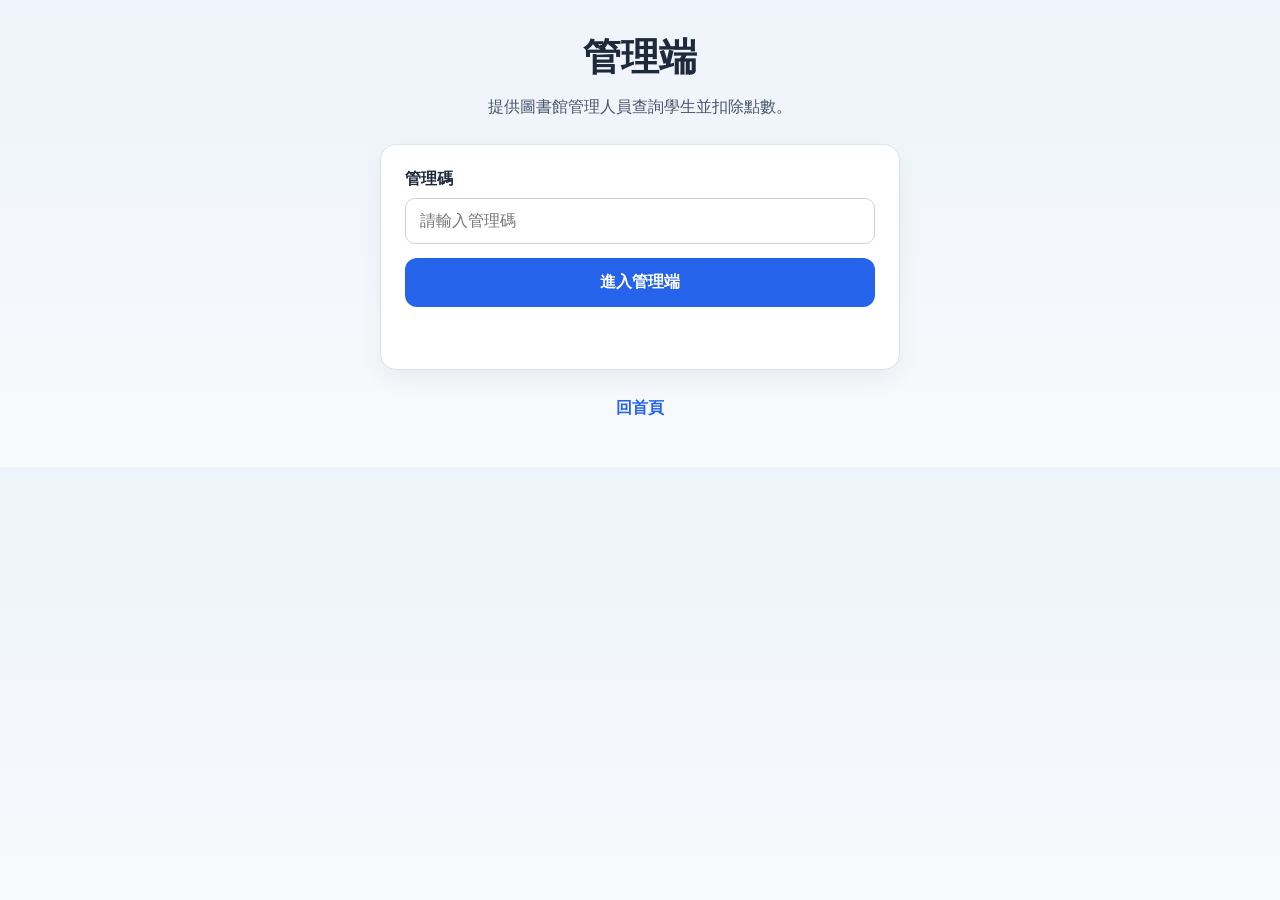
==== admin.html @ 5c00daf7 "Update admin.html" ====
<!DOCTYPE html>
<html lang="zh-Hant">
<head>
  <meta charset="UTF-8" />
  <meta name="viewport" content="width=device-width, initial-scale=1.0" />
  <title>管理端｜五常國小點數系統</title>
  <link rel="stylesheet" href="style.css" />
</head>
<body>
  <main class="container">
    <header class="page-header">
      <h1>管理端</h1>
      <p class="subtitle">提供圖書館管理人員查詢學生並扣除點數。</p>
    </header>

    <section id="loginCard" class="card narrow-card">
      <label for="adminCode">管理碼</label>
      <input id="adminCode" type="password" placeholder="請輸入管理碼" autocomplete="current-password" />
      <button id="verifyBtn">進入管理端</button>
      <p id="loginMessage" class="message" aria-live="polite"></p>
    </section>

    <section id="adminPanel" class="hidden">
      <div class="card">
        <h2>搜尋學生</h2>
        <label for="keyword">學號或姓名</label>
        <input id="keyword" type="text" placeholder="例如：114027 或 凌凱" autocomplete="off" />
        <button id="searchBtn">搜尋</button>
        <p id="searchMessage" class="message" aria-live="polite"></p>
      </div>

      <div id="resultsCard" class="card hidden">
        <h2>搜尋結果</h2>
        <div id="resultsList" class="results-list"></div>
      </div>

      <div id="studentCard" class="card hidden">
        <h2>學生資料</h2>
        <div class="result-grid">
          <div>班級</div><div id="rClass"></div>
          <div>座號</div><div id="rSeat"></div>
          <div>學號</div><div id="rStudentId"></div>
          <div>姓名</div><div id="rName"></div>
          <div>剩餘點數</div><div id="rPoints" class="points-value"></div>
        </div>

        <hr />

        <label for="deductPoints">扣除點數</label>
        <input id="deductPoints" type="number" min="1" step="1" placeholder="例如：10" />

        <label for="note">兌換備註</label>
        <input id="note" type="text" placeholder="例如：鉛筆 1 支" maxlength="100" />

        <button id="deductBtn">確認扣點</button>
        <p id="deductMessage" class="message" aria-live="polite"></p>
      </div>
    </section>

    <div class="back-area">
      <a href="index.html">回首頁</a>
    </div>
  </main>

  <script>
    const GAS_URL = 'https://script.google.com/macros/s/AKfycbyveRss0eLvzcYsRHfc2-w5cDFrwNJGsX0OBWfkMkCRbwbY0PrkickvHMK-sg_uMQFo/exec';

    let verifiedAdminCode = '';
    let currentStudent = null;

    const loginCard = document.getElementById('loginCard');
    const adminPanel = document.getElementById('adminPanel');
    const adminCodeInput = document.getElementById('adminCode');
    const verifyBtn = document.getElementById('verifyBtn');
    const loginMessage = document.getElementById('loginMessage');

    const keywordInput = document.getElementById('keyword');
    const searchBtn = document.getElementById('searchBtn');
    const searchMessage = document.getElementById('searchMessage');
    const resultsCard = document.getElementById('resultsCard');
    const resultsList = document.getElementById('resultsList');

    const studentCard = document.getElementById('studentCard');
    const deductPointsInput = document.getElementById('deductPoints');
    const noteInput = document.getElementById('note');
    const deductBtn = document.getElementById('deductBtn');
    const deductMessage = document.getElementById('deductMessage');

    function setMessage(el, text, isError = false) {
      el.textContent = text;
      el.className = isError ? 'message error' : 'message';
    }

    function setStudentView(data) {
      document.getElementById('rClass').textContent = data.className ?? '';
      document.getElementById('rSeat').textContent = data.seatNo ?? '';
      document.getElementById('rStudentId').textContent = data.studentId ?? '';
      document.getElementById('rName').textContent = data.name ?? '';
      document.getElementById('rPoints').textContent = data.points ?? 0;
      studentCard.classList.remove('hidden');
      currentStudent = data;
    }

    function clearStudentView() {
      currentStudent = null;
      studentCard.classList.add('hidden');
      deductPointsInput.value = '';
      noteInput.value = '';
      setMessage(deductMessage, '');
    }

    async function postJson(payload) {
      const res = await fetch(GAS_URL, {
        method: 'POST',
        headers: { 'Content-Type': 'text/plain;charset=utf-8' },
        body: JSON.stringify(payload)
      });
      return res.json();
    }

    async function verifyAdminCode() {
      const adminCode = adminCodeInput.value.trim();
      if (!adminCode) {
        setMessage(loginMessage, '請輸入管理碼。', true);
        return;
      }

      setMessage(loginMessage, '驗證中...');

      try {
        const data = await postJson({
          action: 'verifyAdminCode',
          adminCode
        });

        if (!data.success) {
          setMessage(loginMessage, data.message || '驗證失敗。', true);
          return;
        }

        verifiedAdminCode = adminCode;
        sessionStorage.setItem('libraryAdminCode', adminCode);
        setMessage(loginMessage, '驗證成功。');
        loginCard.classList.add('hidden');
        adminPanel.classList.remove('hidden');
      } catch (err) {
        setMessage(loginMessage, '系統連線失敗，請稍後再試。', true);
      }
    }

    function renderSearchResults(items) {
      resultsList.innerHTML = '';

      if (!items.length) {
        resultsCard.classList.remove('hidden');
        resultsList.innerHTML = '<p class="empty-tip">查無符合資料。</p>';
        return;
      }

      items.forEach((item) => {
        const button = document.createElement('button');
        button.type = 'button';
        button.className = 'result-item';
        button.innerHTML = `
          <strong>${item.name}</strong>
          <span>${item.className} 班 ${item.seatNo} 號｜學號 ${item.studentId}</span>
          <span>剩餘點數：${item.points}</span>
        `;
        button.addEventListener('click', () => {
          setStudentView(item);
          window.scrollTo({ top: document.body.scrollHeight, behavior: 'smooth' });
        });
        resultsList.appendChild(button);
      });

      resultsCard.classList.remove('hidden');
    }

    async function searchStudents() {
      const keyword = keywordInput.value.trim();
      if (!keyword) {
        setMessage(searchMessage, '請輸入學號或姓名。', true);
        resultsCard.classList.add('hidden');
        clearStudentView();
        return;
      }

      setMessage(searchMessage, '搜尋中...');
      resultsCard.classList.add('hidden');
      clearStudentView();

      try {
        const data = await postJson({
          action: 'searchStudents',
          adminCode: verifiedAdminCode,
          keyword
        });

        if (!data.success) {
          setMessage(searchMessage, data.message || '搜尋失敗。', true);
          return;
        }

        setMessage(searchMessage, `搜尋完成，共 ${data.data.length} 筆。`);
        renderSearchResults(data.data);
      } catch (err) {
        setMessage(searchMessage, '系統連線失敗，請稍後再試。', true);
      }
    }

    async function deductPoints() {
      if (!currentStudent) {
        setMessage(deductMessage, '請先選取學生。', true);
        return;
      }

      const points = Number(deductPointsInput.value);
      const note = noteInput.value.trim();
      const currentPoints = Number(currentStudent.points) || 0;

      if (!Number.isFinite(points) || points <= 0) {
        setMessage(deductMessage, '請輸入正確的扣除點數。', true);
        return;
      }

      if (points > currentPoints) {
        setMessage(deductMessage, `點數不足，目前只有 ${currentPoints} 點。`, true);
        return;
      }

      const ok = confirm(
        `確認扣點？\n\n` +
        `學生：${currentStudent.name}\n` +
        `學號：${currentStudent.studentId}\n` +
        `目前點數：${currentPoints}\n` +
        `扣除點數：${points}\n` +
        `扣除後剩餘：${currentPoints - points}\n` +
        `備註：${note || '無'}`
      );

      if (!ok) return;

      setMessage(deductMessage, '處理中...');

      try {
        const data = await postJson({
          action: 'deductPoints',
          adminCode: verifiedAdminCode,
          studentId: currentStudent.studentId,
          points,
          note
        });

        if (!data.success) {
          setMessage(deductMessage, data.message || '扣點失敗。', true);
          return;
        }

        currentStudent = {
          ...currentStudent,
          points: data.data.newPoints
        };
        setStudentView(currentStudent);
        deductPointsInput.value = '';
        noteInput.value = '';
        setMessage(deductMessage, `扣點成功，剩餘點數：${data.data.newPoints}`);
      } catch (err) {
        setMessage(deductMessage, '系統連線失敗，請稍後再試。', true);
      }
    }

    function tryAutoLogin() {
      const savedCode = sessionStorage.getItem('libraryAdminCode');
      if (!savedCode) return;
      adminCodeInput.value = savedCode;
      verifyAdminCode();
    }

    verifyBtn.addEventListener('click', verifyAdminCode);
    searchBtn.addEventListener('click', searchStudents);
    deductBtn.addEventListener('click', deductPoints);

    adminCodeInput.addEventListener('keydown', (e) => {
      if (e.key === 'Enter') verifyAdminCode();
    });

    keywordInput.addEventListener('keydown', (e) => {
      if (e.key === 'Enter') searchStudents();
    });

    tryAutoLogin();
  </script>
</body>
</html>
---- style.css ----
* {
  box-sizing: border-box;
}

:root {
  --bg: #f4f7fb;
  --card: #ffffff;
  --border: #dbe5f0;
  --text: #1e293b;
  --muted: #475569;
  --primary: #2563eb;
  --primary-hover: #1d4ed8;
  --success: #166534;
  --error: #b91c1c;
  --shadow: 0 8px 24px rgba(15, 23, 42, 0.06);
}

body {
  margin: 0;
  font-family: "Noto Sans TC", "Microsoft JhengHei", sans-serif;
  background: linear-gradient(180deg, #eef4fb 0%, #f8fafc 100%);
  color: var(--text);
}

.container {
  max-width: 860px;
  margin: 0 auto;
  padding: 32px 16px 48px;
}

.container.narrow {
  max-width: 680px;
}

.page-header {
  text-align: center;
  margin-bottom: 24px;
}

h1 {
  margin: 0 0 10px;
  font-size: clamp(1.8rem, 4vw, 2.4rem);
}

h2 {
  margin-top: 0;
  margin-bottom: 16px;
  font-size: 1.3rem;
}

.subtitle {
  margin: 0;
  color: var(--muted);
  line-height: 1.7;
}

.card {
  background: var(--card);
  border: 1px solid var(--border);
  border-radius: 16px;
  padding: 24px;
  margin-bottom: 20px;
  box-shadow: var(--shadow);
}

.narrow-card {
  max-width: 520px;
  margin-left: auto;
  margin-right: auto;
}

.menu-card {
  text-align: center;
  max-width: 520px;
  margin-left: auto;
  margin-right: auto;
}

label {
  display: block;
  margin-bottom: 8px;
  font-weight: 700;
}

input {
  width: 100%;
  padding: 13px 14px;
  font-size: 1rem;
  border: 1px solid #cbd5e1;
  border-radius: 10px;
  margin-bottom: 14px;
  background: #fff;
}

input:focus {
  outline: 3px solid rgba(37, 99, 235, 0.16);
  border-color: var(--primary);
}

button,
.big-button,
.result-item {
  width: 100%;
  border: none;
  border-radius: 12px;
  background: var(--primary);
  color: #fff;
  padding: 14px 18px;
  font-size: 1rem;
  font-weight: 700;
  cursor: pointer;
  text-decoration: none;
  display: inline-block;
  text-align: center;
}

button:hover,
.big-button:hover,
.result-item:hover {
  background: var(--primary-hover);
}

.small-link {
  display: inline-block;
  margin-top: 18px;
  color: var(--primary);
  text-decoration: none;
  font-weight: 700;
}

.small-link:hover,
.back-area a:hover {
  text-decoration: underline;
}

.message {
  min-height: 1.6em;
  margin: 12px 0 0;
  color: var(--success);
  line-height: 1.6;
}

.message.error {
  color: var(--error);
}

.result-grid {
  display: grid;
  grid-template-columns: 120px 1fr;
  gap: 12px 16px;
}

.result-grid > div:nth-child(odd) {
  font-weight: 700;
  color: #334155;
}

.points-value {
  font-size: 1.2rem;
  font-weight: 800;
}

.results-list {
  display: grid;
  gap: 12px;
}

.result-item {
  background: #eff6ff;
  color: var(--text);
  border: 1px solid #bfdbfe;
  text-align: left;
}

.result-item:hover {
  background: #dbeafe;
}

.result-item strong,
.result-item span {
  display: block;
  line-height: 1.6;
}

.result-item strong {
  font-size: 1.05rem;
  margin-bottom: 2px;
}

.empty-tip {
  margin: 0;
  color: var(--muted);
}

hr {
  border: none;
  border-top: 1px solid #e2e8f0;
  margin: 24px 0;
}

.hidden {
  display: none;
}

.back-area {
  text-align: center;
  margin-top: 28px;
}

.back-area a {
  color: var(--primary);
  text-decoration: none;
  font-weight: 700;
}

@media (max-width: 640px) {
  .container {
    padding-top: 24px;
  }

  .card {
    padding: 18px;
    border-radius: 14px;
  }

  .result-grid {
    grid-template-columns: 88px 1fr;
    gap: 10px 12px;
  }
}
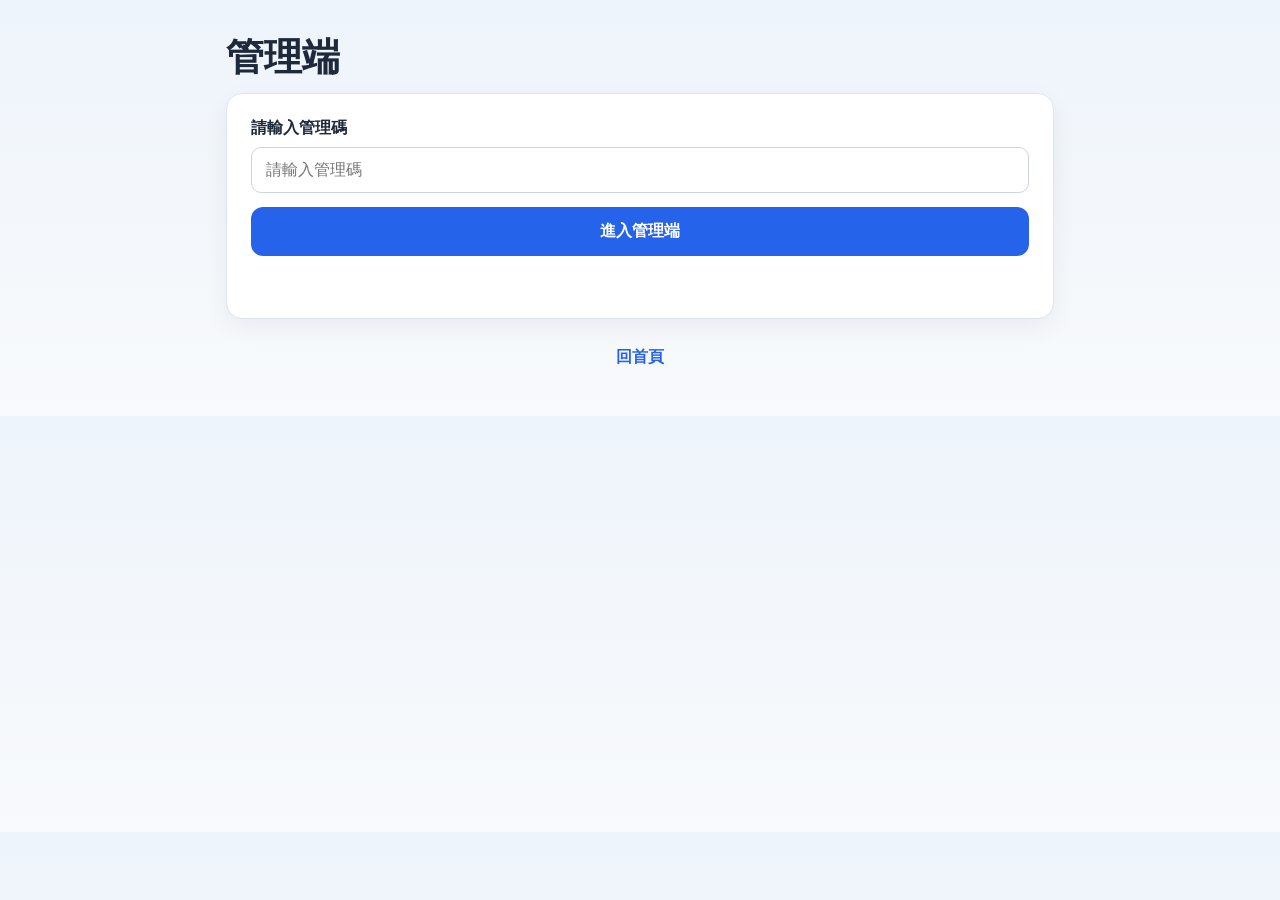
==== commit 4fea2566: "Update admin.html" ====
--- a/admin.html
+++ b/admin.html
@@ -3,35 +3,32 @@
 <head>
   <meta charset="UTF-8" />
   <meta name="viewport" content="width=device-width, initial-scale=1.0" />
-  <title>管理端｜五常國小點數系統</title>
+  <title>管理端</title>
   <link rel="stylesheet" href="style.css" />
 </head>
 <body>
   <main class="container">
-    <header class="page-header">
-      <h1>管理端</h1>
-      <p class="subtitle">提供圖書館管理人員查詢學生並扣除點數。</p>
-    </header>
-
-    <section id="loginCard" class="card narrow-card">
-      <label for="adminCode">管理碼</label>
-      <input id="adminCode" type="password" placeholder="請輸入管理碼" autocomplete="current-password" />
+    <h1>管理端</h1>
+
+    <div id="loginCard" class="card">
+      <label for="adminCode">請輸入管理碼</label>
+      <input id="adminCode" type="password" placeholder="請輸入管理碼" />
       <button id="verifyBtn">進入管理端</button>
-      <p id="loginMessage" class="message" aria-live="polite"></p>
-    </section>
-
-    <section id="adminPanel" class="hidden">
+      <p id="loginMessage" class="message"></p>
+    </div>
+
+    <div id="adminPanel" class="hidden">
       <div class="card">
-        <h2>搜尋學生</h2>
+        <h2>學生查詢</h2>
         <label for="keyword">學號或姓名</label>
-        <input id="keyword" type="text" placeholder="例如：114027 或 凌凱" autocomplete="off" />
-        <button id="searchBtn">搜尋</button>
-        <p id="searchMessage" class="message" aria-live="polite"></p>
+        <input id="keyword" type="text" placeholder="請輸入學生學號或姓名" />
+        <button id="searchBtn">搜尋學生</button>
+        <p id="searchMessage" class="message"></p>
       </div>
 
-      <div id="resultsCard" class="card hidden">
+      <div id="searchResultsCard" class="card hidden">
         <h2>搜尋結果</h2>
-        <div id="resultsList" class="results-list"></div>
+        <div id="searchResults"></div>
       </div>
 
       <div id="studentCard" class="card hidden">
@@ -41,21 +38,27 @@
           <div>座號</div><div id="rSeat"></div>
           <div>學號</div><div id="rStudentId"></div>
           <div>姓名</div><div id="rName"></div>
-          <div>剩餘點數</div><div id="rPoints" class="points-value"></div>
+          <div>剩餘點數</div><div id="rPoints"></div>
         </div>
 
         <hr />
 
-        <label for="deductPoints">扣除點數</label>
-        <input id="deductPoints" type="number" min="1" step="1" placeholder="例如：10" />
-
-        <label for="note">兌換備註</label>
-        <input id="note" type="text" placeholder="例如：鉛筆 1 支" maxlength="100" />
-
-        <button id="deductBtn">確認扣點</button>
-        <p id="deductMessage" class="message" aria-live="polite"></p>
+        <label for="actionMode">操作類型</label>
+        <select id="actionMode">
+          <option value="deduct">扣點</option>
+          <option value="add">加點</option>
+        </select>
+
+        <label for="adjustPoints">點數</label>
+        <input id="adjustPoints" type="number" min="1" placeholder="例如：10" />
+
+        <label for="note">備註</label>
+        <input id="note" type="text" placeholder="例如：兌換鉛筆 / 表現優良加點" />
+
+        <button id="adjustBtn">確認送出</button>
+        <p id="adjustMessage" class="message"></p>
       </div>
-    </section>
+    </div>
 
     <div class="back-area">
       <a href="index.html">回首頁</a>
@@ -63,7 +66,7 @@
   </main>
 
   <script>
-    const GAS_URL = 'https://script.google.com/macros/s/AKfycbyveRss0eLvzcYsRHfc2-w5cDFrwNJGsX0OBWfkMkCRbwbY0PrkickvHMK-sg_uMQFo/exec';
+    const GAS_URL = 'https://script.google.com/macros/s/AKfycbwBYAQEX7Juh2EUdAEYlwm1Euo8JAIsGS9NyGR8XCUmuqDEN2u3dBqnABfsj2xoSXEU/exec';
 
     let verifiedAdminCode = '';
     let currentStudent = null;
@@ -77,218 +80,232 @@
     const keywordInput = document.getElementById('keyword');
     const searchBtn = document.getElementById('searchBtn');
     const searchMessage = document.getElementById('searchMessage');
-    const resultsCard = document.getElementById('resultsCard');
-    const resultsList = document.getElementById('resultsList');
+
+    const searchResultsCard = document.getElementById('searchResultsCard');
+    const searchResults = document.getElementById('searchResults');
 
     const studentCard = document.getElementById('studentCard');
-    const deductPointsInput = document.getElementById('deductPoints');
+    const actionModeSelect = document.getElementById('actionMode');
+    const adjustPointsInput = document.getElementById('adjustPoints');
     const noteInput = document.getElementById('note');
-    const deductBtn = document.getElementById('deductBtn');
-    const deductMessage = document.getElementById('deductMessage');
-
-    function setMessage(el, text, isError = false) {
-      el.textContent = text;
-      el.className = isError ? 'message error' : 'message';
-    }
-
-    function setStudentView(data) {
-      document.getElementById('rClass').textContent = data.className ?? '';
-      document.getElementById('rSeat').textContent = data.seatNo ?? '';
-      document.getElementById('rStudentId').textContent = data.studentId ?? '';
-      document.getElementById('rName').textContent = data.name ?? '';
-      document.getElementById('rPoints').textContent = data.points ?? 0;
+    const adjustBtn = document.getElementById('adjustBtn');
+    const adjustMessage = document.getElementById('adjustMessage');
+
+    function setText(id, value) {
+      document.getElementById(id).textContent = value ?? '';
+    }
+
+    function setLoginMessage(text, isError = false) {
+      loginMessage.textContent = text;
+      loginMessage.className = isError ? 'message error' : 'message';
+    }
+
+    function setSearchMessage(text, isError = false) {
+      searchMessage.textContent = text;
+      searchMessage.className = isError ? 'message error' : 'message';
+    }
+
+    function setAdjustMessage(text, isError = false) {
+      adjustMessage.textContent = text;
+      adjustMessage.className = isError ? 'message error' : 'message';
+    }
+
+    function showStudent(data) {
+      setText('rClass', data.className);
+      setText('rSeat', data.seatNo);
+      setText('rStudentId', data.studentId);
+      setText('rName', data.name);
+      setText('rPoints', data.points);
       studentCard.classList.remove('hidden');
       currentStudent = data;
-    }
-
-    function clearStudentView() {
-      currentStudent = null;
-      studentCard.classList.add('hidden');
-      deductPointsInput.value = '';
+      setAdjustMessage('');
+      adjustPointsInput.value = '';
       noteInput.value = '';
-      setMessage(deductMessage, '');
-    }
-
-    async function postJson(payload) {
-      const res = await fetch(GAS_URL, {
-        method: 'POST',
-        headers: { 'Content-Type': 'text/plain;charset=utf-8' },
-        body: JSON.stringify(payload)
+    }
+
+    function renderSearchResults(list) {
+      searchResults.innerHTML = '';
+
+      if (!list || list.length === 0) {
+        searchResults.innerHTML = '<p class="message error">查無符合資料</p>';
+        searchResultsCard.classList.remove('hidden');
+        return;
+      }
+
+      list.forEach(student => {
+        const btn = document.createElement('button');
+        btn.type = 'button';
+        btn.className = 'result-item-button';
+        btn.innerHTML = `
+          <div class="result-item-main">
+            <strong>${student.name}</strong>
+            <span>${student.className}／座號 ${student.seatNo}</span>
+          </div>
+          <div class="result-item-side">
+            學號：${student.studentId}｜剩餘點數：${student.points}
+          </div>
+        `;
+        btn.addEventListener('click', () => {
+          showStudent(student);
+        });
+        searchResults.appendChild(btn);
       });
-      return res.json();
+
+      searchResultsCard.classList.remove('hidden');
     }
 
     async function verifyAdminCode() {
       const adminCode = adminCodeInput.value.trim();
       if (!adminCode) {
-        setMessage(loginMessage, '請輸入管理碼。', true);
-        return;
-      }
-
-      setMessage(loginMessage, '驗證中...');
+        setLoginMessage('請輸入管理碼', true);
+        return;
+      }
+
+      setLoginMessage('驗證中...');
 
       try {
-        const data = await postJson({
-          action: 'verifyAdminCode',
-          adminCode
-        });
+        const res = await fetch(GAS_URL, {
+          method: 'POST',
+          headers: { 'Content-Type': 'application/json' },
+          body: JSON.stringify({
+            action: 'verifyAdminCode',
+            adminCode
+          })
+        });
+
+        const data = await res.json();
 
         if (!data.success) {
-          setMessage(loginMessage, data.message || '驗證失敗。', true);
+          setLoginMessage(data.message || '驗證失敗', true);
           return;
         }
 
         verifiedAdminCode = adminCode;
-        sessionStorage.setItem('libraryAdminCode', adminCode);
-        setMessage(loginMessage, '驗證成功。');
+        setLoginMessage('驗證成功');
         loginCard.classList.add('hidden');
         adminPanel.classList.remove('hidden');
       } catch (err) {
-        setMessage(loginMessage, '系統連線失敗，請稍後再試。', true);
-      }
-    }
-
-    function renderSearchResults(items) {
-      resultsList.innerHTML = '';
-
-      if (!items.length) {
-        resultsCard.classList.remove('hidden');
-        resultsList.innerHTML = '<p class="empty-tip">查無符合資料。</p>';
-        return;
-      }
-
-      items.forEach((item) => {
-        const button = document.createElement('button');
-        button.type = 'button';
-        button.className = 'result-item';
-        button.innerHTML = `
-          <strong>${item.name}</strong>
-          <span>${item.className} 班 ${item.seatNo} 號｜學號 ${item.studentId}</span>
-          <span>剩餘點數：${item.points}</span>
-        `;
-        button.addEventListener('click', () => {
-          setStudentView(item);
-          window.scrollTo({ top: document.body.scrollHeight, behavior: 'smooth' });
-        });
-        resultsList.appendChild(button);
-      });
-
-      resultsCard.classList.remove('hidden');
-    }
-
-    async function searchStudents() {
+        setLoginMessage('系統連線失敗，請稍後再試', true);
+      }
+    }
+
+    async function searchStudent() {
       const keyword = keywordInput.value.trim();
       if (!keyword) {
-        setMessage(searchMessage, '請輸入學號或姓名。', true);
-        resultsCard.classList.add('hidden');
-        clearStudentView();
-        return;
-      }
-
-      setMessage(searchMessage, '搜尋中...');
-      resultsCard.classList.add('hidden');
-      clearStudentView();
+        setSearchMessage('請輸入學號或姓名', true);
+        return;
+      }
+
+      setSearchMessage('查詢中...');
+      studentCard.classList.add('hidden');
+      searchResultsCard.classList.add('hidden');
 
       try {
-        const data = await postJson({
-          action: 'searchStudents',
-          adminCode: verifiedAdminCode,
-          keyword
-        });
+        const res = await fetch(GAS_URL, {
+          method: 'POST',
+          headers: { 'Content-Type': 'application/json' },
+          body: JSON.stringify({
+            action: 'searchStudents',
+            adminCode: verifiedAdminCode,
+            keyword
+          })
+        });
+
+        const data = await res.json();
 
         if (!data.success) {
-          setMessage(searchMessage, data.message || '搜尋失敗。', true);
+          setSearchMessage(data.message || '查詢失敗', true);
           return;
         }
 
-        setMessage(searchMessage, `搜尋完成，共 ${data.data.length} 筆。`);
+        setSearchMessage(`查詢成功，共 ${data.data.length} 筆`);
         renderSearchResults(data.data);
       } catch (err) {
-        setMessage(searchMessage, '系統連線失敗，請稍後再試。', true);
-      }
-    }
-
-    async function deductPoints() {
+        setSearchMessage('系統連線失敗，請稍後再試', true);
+      }
+    }
+
+    async function adjustPoints() {
       if (!currentStudent) {
-        setMessage(deductMessage, '請先選取學生。', true);
-        return;
-      }
-
-      const points = Number(deductPointsInput.value);
+        setAdjustMessage('請先選擇學生', true);
+        return;
+      }
+
+      const mode = actionModeSelect.value;
+      const points = Number(adjustPointsInput.value);
       const note = noteInput.value.trim();
+
+      if (!Number.isFinite(points) || points <= 0) {
+        setAdjustMessage('請輸入正確的點數', true);
+        return;
+      }
+
       const currentPoints = Number(currentStudent.points) || 0;
-
-      if (!Number.isFinite(points) || points <= 0) {
-        setMessage(deductMessage, '請輸入正確的扣除點數。', true);
-        return;
-      }
-
-      if (points > currentPoints) {
-        setMessage(deductMessage, `點數不足，目前只有 ${currentPoints} 點。`, true);
-        return;
-      }
+      const newPoints = mode === 'deduct'
+        ? currentPoints - points
+        : currentPoints + points;
+
+      if (mode === 'deduct' && newPoints < 0) {
+        setAdjustMessage(`點數不足，目前只有 ${currentPoints} 點`, true);
+        return;
+      }
+
+      const actionText = mode === 'deduct' ? '扣點' : '加點';
 
       const ok = confirm(
-        `確認扣點？\n\n` +
+        `確認${actionText}？\n\n` +
         `學生：${currentStudent.name}\n` +
-        `學號：${currentStudent.studentId}\n` +
         `目前點數：${currentPoints}\n` +
-        `扣除點數：${points}\n` +
-        `扣除後剩餘：${currentPoints - points}\n` +
-        `備註：${note || '無'}`
+        `${actionText}點數：${points}\n` +
+        `調整後剩餘：${newPoints}`
       );
 
       if (!ok) return;
 
-      setMessage(deductMessage, '處理中...');
+      setAdjustMessage('處理中...');
 
       try {
-        const data = await postJson({
-          action: 'deductPoints',
-          adminCode: verifiedAdminCode,
-          studentId: currentStudent.studentId,
-          points,
-          note
-        });
+        const res = await fetch(GAS_URL, {
+          method: 'POST',
+          headers: { 'Content-Type': 'application/json' },
+          body: JSON.stringify({
+            action: 'adjustPoints',
+            adminCode: verifiedAdminCode,
+            studentId: currentStudent.studentId,
+            mode,
+            points,
+            note
+          })
+        });
+
+        const data = await res.json();
 
         if (!data.success) {
-          setMessage(deductMessage, data.message || '扣點失敗。', true);
+          setAdjustMessage(data.message || `${actionText}失敗`, true);
           return;
         }
 
-        currentStudent = {
+        setAdjustMessage(`${actionText}成功，剩餘點數：${data.data.newPoints}`);
+        showStudent({
           ...currentStudent,
           points: data.data.newPoints
-        };
-        setStudentView(currentStudent);
-        deductPointsInput.value = '';
-        noteInput.value = '';
-        setMessage(deductMessage, `扣點成功，剩餘點數：${data.data.newPoints}`);
+        });
       } catch (err) {
-        setMessage(deductMessage, '系統連線失敗，請稍後再試。', true);
-      }
-    }
-
-    function tryAutoLogin() {
-      const savedCode = sessionStorage.getItem('libraryAdminCode');
-      if (!savedCode) return;
-      adminCodeInput.value = savedCode;
-      verifyAdminCode();
+        setAdjustMessage('系統連線失敗，請稍後再試', true);
+      }
     }
 
     verifyBtn.addEventListener('click', verifyAdminCode);
-    searchBtn.addEventListener('click', searchStudents);
-    deductBtn.addEventListener('click', deductPoints);
+    searchBtn.addEventListener('click', searchStudent);
+    adjustBtn.addEventListener('click', adjustPoints);
 
     adminCodeInput.addEventListener('keydown', (e) => {
       if (e.key === 'Enter') verifyAdminCode();
     });
 
     keywordInput.addEventListener('keydown', (e) => {
-      if (e.key === 'Enter') searchStudents();
+      if (e.key === 'Enter') searchStudent();
     });
-
-    tryAutoLogin();
   </script>
 </body>
 </html>
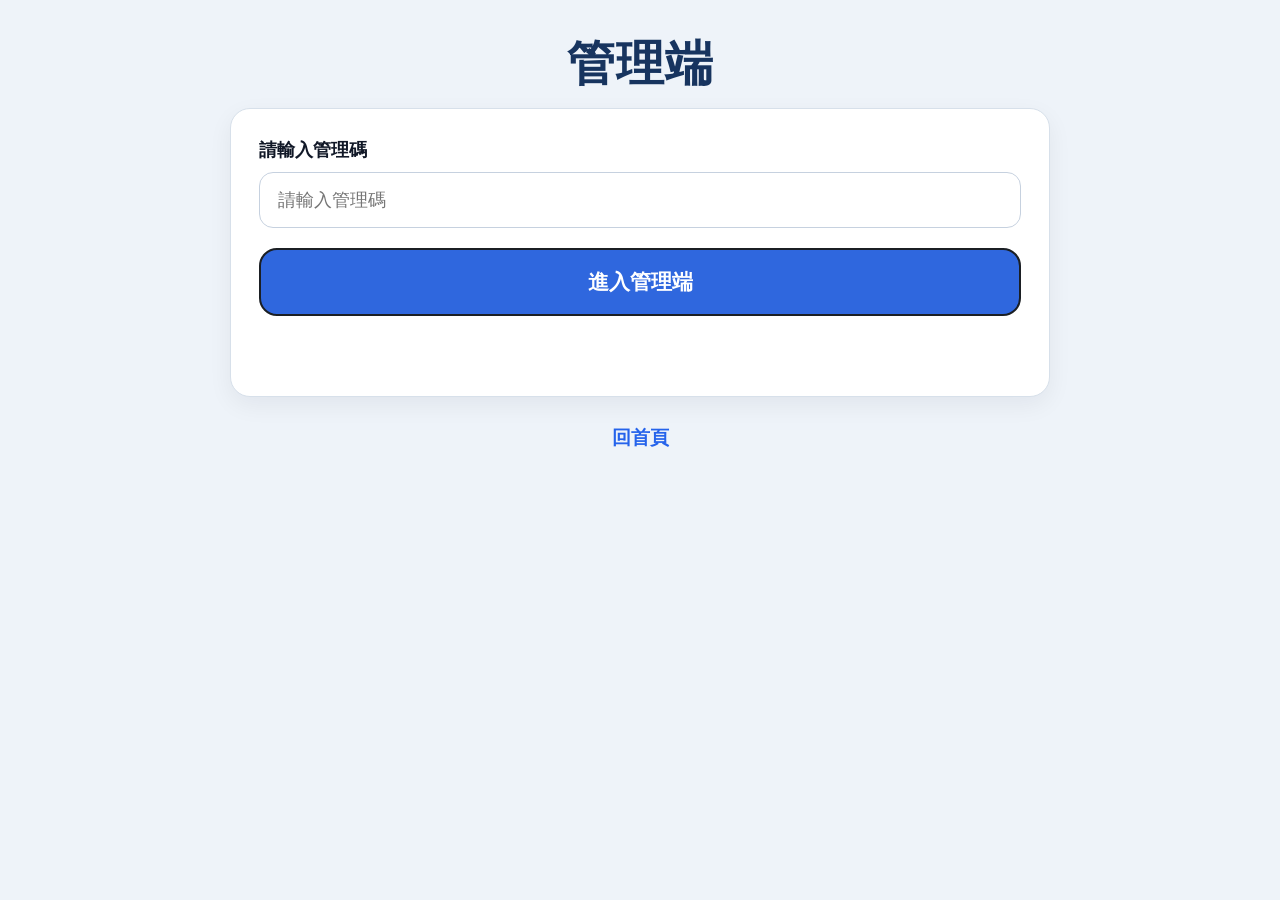
==== commit 4b6dfa12: "Update admin.html" ====
--- a/admin.html
+++ b/admin.html
@@ -66,7 +66,7 @@
   </main>
 
   <script>
-    const GAS_URL = 'https://script.google.com/macros/s/AKfycbwBYAQEX7Juh2EUdAEYlwm1Euo8JAIsGS9NyGR8XCUmuqDEN2u3dBqnABfsj2xoSXEU/exec';
+    const GAS_URL = 'https://script.google.com/macros/s/AKfycbwJbdCeCZjLQth7OS-pjuMd23jO8P2YpJ5vIa5bZZ494JLnPZGgBNciO5ZQOgZOAs2X/exec';
 
     let verifiedAdminCode = '';
     let currentStudent = null;
--- a/style.css
+++ b/style.css
@@ -2,194 +2,173 @@
   box-sizing: border-box;
 }
 
-:root {
-  --bg: #f4f7fb;
-  --card: #ffffff;
-  --border: #dbe5f0;
-  --text: #1e293b;
-  --muted: #475569;
-  --primary: #2563eb;
-  --primary-hover: #1d4ed8;
-  --success: #166534;
-  --error: #b91c1c;
-  --shadow: 0 8px 24px rgba(15, 23, 42, 0.06);
-}
-
+html,
 body {
   margin: 0;
+  padding: 0;
   font-family: "Noto Sans TC", "Microsoft JhengHei", sans-serif;
-  background: linear-gradient(180deg, #eef4fb 0%, #f8fafc 100%);
-  color: var(--text);
+  background: #eef3f9;
+  color: #1f2937;
+}
+
+body {
+  min-height: 100vh;
 }
 
 .container {
   max-width: 860px;
   margin: 0 auto;
-  padding: 32px 16px 48px;
-}
-
-.container.narrow {
-  max-width: 680px;
-}
-
-.page-header {
-  text-align: center;
+  padding: 32px 20px 56px;
+}
+
+h1 {
+  margin: 0 0 12px;
+  text-align: center;
+  font-size: 3rem;
+  font-weight: 800;
+  letter-spacing: 1px;
+  color: #17345f;
+}
+
+h2 {
+  margin: 0 0 16px;
+  font-size: 1.35rem;
+  font-weight: 700;
+  color: #17345f;
+}
+
+.subtitle {
+  text-align: center;
+  color: #475569;
+  font-size: 1.2rem;
+  margin-bottom: 32px;
+  line-height: 1.7;
+}
+
+.card {
+  background: #ffffff;
+  border: 1px solid #d7e0ea;
+  border-radius: 20px;
+  padding: 28px;
   margin-bottom: 24px;
-}
-
-h1 {
-  margin: 0 0 10px;
-  font-size: clamp(1.8rem, 4vw, 2.4rem);
-}
-
-h2 {
-  margin-top: 0;
-  margin-bottom: 16px;
-  font-size: 1.3rem;
-}
-
-.subtitle {
-  margin: 0;
-  color: var(--muted);
-  line-height: 1.7;
-}
-
-.card {
-  background: var(--card);
-  border: 1px solid var(--border);
-  border-radius: 16px;
-  padding: 24px;
-  margin-bottom: 20px;
-  box-shadow: var(--shadow);
-}
-
-.narrow-card {
-  max-width: 520px;
+  box-shadow: 0 8px 24px rgba(15, 23, 42, 0.06);
+}
+
+.menu-card {
+  max-width: 560px;
   margin-left: auto;
   margin-right: auto;
-}
-
-.menu-card {
-  text-align: center;
-  max-width: 520px;
-  margin-left: auto;
-  margin-right: auto;
+  text-align: center;
 }
 
 label {
   display: block;
-  margin-bottom: 8px;
-  font-weight: 700;
-}
-
-input {
+  margin-bottom: 10px;
+  font-size: 1.15rem;
+  font-weight: 700;
+  color: #111827;
+}
+
+input,
+select {
   width: 100%;
-  padding: 13px 14px;
-  font-size: 1rem;
-  border: 1px solid #cbd5e1;
-  border-radius: 10px;
-  margin-bottom: 14px;
+  padding: 16px 18px;
+  font-size: 1.15rem;
+  border: 1.5px solid #c6d1df;
+  border-radius: 14px;
   background: #fff;
-}
-
-input:focus {
-  outline: 3px solid rgba(37, 99, 235, 0.16);
-  border-color: var(--primary);
+  color: #111827;
+  outline: none;
+  margin-bottom: 16px;
+  transition: border-color 0.2s ease, box-shadow 0.2s ease;
+}
+
+input:focus,
+select:focus {
+  border-color: #2f67de;
+  box-shadow: 0 0 0 4px rgba(47, 103, 222, 0.12);
 }
 
 button,
-.big-button,
-.result-item {
+.big-button {
+  display: inline-block;
   width: 100%;
-  border: none;
-  border-radius: 12px;
-  background: var(--primary);
-  color: #fff;
-  padding: 14px 18px;
-  font-size: 1rem;
-  font-weight: 700;
+  border: 2px solid #1b1f24;
+  border-radius: 18px;
+  background: #2f67de;
+  color: #ffffff;
+  padding: 18px 20px;
+  font-size: 1.3rem;
+  font-weight: 700;
+  text-align: center;
+  text-decoration: none;
   cursor: pointer;
-  text-decoration: none;
-  display: inline-block;
-  text-align: center;
+  transition: transform 0.05s ease, background 0.2s ease;
 }
 
 button:hover,
-.big-button:hover,
-.result-item:hover {
-  background: var(--primary-hover);
+.big-button:hover {
+  background: #2558c5;
+}
+
+button:active,
+.big-button:active {
+  transform: translateY(1px);
 }
 
 .small-link {
   display: inline-block;
   margin-top: 18px;
-  color: var(--primary);
+  color: #2563eb;
+  font-size: 1rem;
   text-decoration: none;
-  font-weight: 700;
-}
-
-.small-link:hover,
+}
+
+.small-link:hover {
+  text-decoration: underline;
+}
+
+.message {
+  min-height: 1.6em;
+  margin-top: 6px;
+  font-size: 1.1rem;
+  color: #166534;
+}
+
+.message.error {
+  color: #dc2626;
+}
+
+.hidden {
+  display: none;
+}
+
+.result-grid {
+  display: grid;
+  grid-template-columns: 140px 1fr;
+  gap: 12px 14px;
+  align-items: center;
+}
+
+.result-grid > div:nth-child(odd) {
+  font-weight: 700;
+  color: #334155;
+}
+
+.back-area {
+  text-align: center;
+  margin-top: 28px;
+}
+
+.back-area a {
+  color: #2563eb;
+  font-size: 1.2rem;
+  font-weight: 700;
+  text-decoration: none;
+}
+
 .back-area a:hover {
   text-decoration: underline;
-}
-
-.message {
-  min-height: 1.6em;
-  margin: 12px 0 0;
-  color: var(--success);
-  line-height: 1.6;
-}
-
-.message.error {
-  color: var(--error);
-}
-
-.result-grid {
-  display: grid;
-  grid-template-columns: 120px 1fr;
-  gap: 12px 16px;
-}
-
-.result-grid > div:nth-child(odd) {
-  font-weight: 700;
-  color: #334155;
-}
-
-.points-value {
-  font-size: 1.2rem;
-  font-weight: 800;
-}
-
-.results-list {
-  display: grid;
-  gap: 12px;
-}
-
-.result-item {
-  background: #eff6ff;
-  color: var(--text);
-  border: 1px solid #bfdbfe;
-  text-align: left;
-}
-
-.result-item:hover {
-  background: #dbeafe;
-}
-
-.result-item strong,
-.result-item span {
-  display: block;
-  line-height: 1.6;
-}
-
-.result-item strong {
-  font-size: 1.05rem;
-  margin-bottom: 2px;
-}
-
-.empty-tip {
-  margin: 0;
-  color: var(--muted);
 }
 
 hr {
@@ -198,33 +177,130 @@
   margin: 24px 0;
 }
 
-.hidden {
-  display: none;
-}
-
-.back-area {
-  text-align: center;
-  margin-top: 28px;
-}
-
-.back-area a {
-  color: var(--primary);
-  text-decoration: none;
-  font-weight: 700;
-}
-
-@media (max-width: 640px) {
+.result-item-button {
+  width: 100%;
+  text-align: left;
+  background: #ffffff;
+  color: #1f2937;
+  border: 1px solid #d7e0ea;
+  border-radius: 14px;
+  padding: 16px 18px;
+  margin-bottom: 12px;
+  cursor: pointer;
+  box-shadow: none;
+}
+
+.result-item-button:hover {
+  background: #f8fbff;
+  border-color: #b8c9df;
+}
+
+.result-item-main {
+  display: flex;
+  justify-content: space-between;
+  align-items: center;
+  gap: 12px;
+  margin-bottom: 8px;
+  flex-wrap: wrap;
+}
+
+.result-item-main strong {
+  font-size: 1.1rem;
+  color: #0f172a;
+}
+
+.result-item-main span {
+  color: #334155;
+  font-size: 1rem;
+}
+
+.result-item-side {
+  color: #475569;
+  font-size: 0.98rem;
+  line-height: 1.5;
+}
+
+#searchResults {
+  display: flex;
+  flex-direction: column;
+  gap: 0;
+}
+
+#studentCard .result-grid {
+  margin-bottom: 8px;
+}
+
+#adjustBtn,
+#searchBtn,
+#verifyBtn {
+  margin-top: 4px;
+}
+
+@media (max-width: 768px) {
   .container {
-    padding-top: 24px;
+    padding: 24px 16px 40px;
+  }
+
+  h1 {
+    font-size: 2.25rem;
+  }
+
+  h2 {
+    font-size: 1.2rem;
+  }
+
+  .subtitle {
+    font-size: 1.05rem;
+    margin-bottom: 24px;
   }
 
   .card {
-    padding: 18px;
+    padding: 20px;
+    border-radius: 16px;
+  }
+
+  label {
+    font-size: 1rem;
+  }
+
+  input,
+  select {
+    font-size: 1rem;
+    padding: 14px 15px;
+  }
+
+  button,
+  .big-button {
+    font-size: 1.1rem;
+    padding: 16px;
     border-radius: 14px;
   }
 
   .result-grid {
-    grid-template-columns: 88px 1fr;
-    gap: 10px 12px;
-  }
-}
+    grid-template-columns: 110px 1fr;
+    gap: 10px 10px;
+  }
+
+  .back-area a {
+    font-size: 1.05rem;
+  }
+}
+
+@media (max-width: 520px) {
+  h1 {
+    font-size: 1.9rem;
+  }
+
+  .result-grid {
+    grid-template-columns: 1fr;
+  }
+
+  .result-grid > div:nth-child(odd) {
+    padding-top: 6px;
+  }
+
+  .result-item-main {
+    flex-direction: column;
+    align-items: flex-start;
+  }
+}
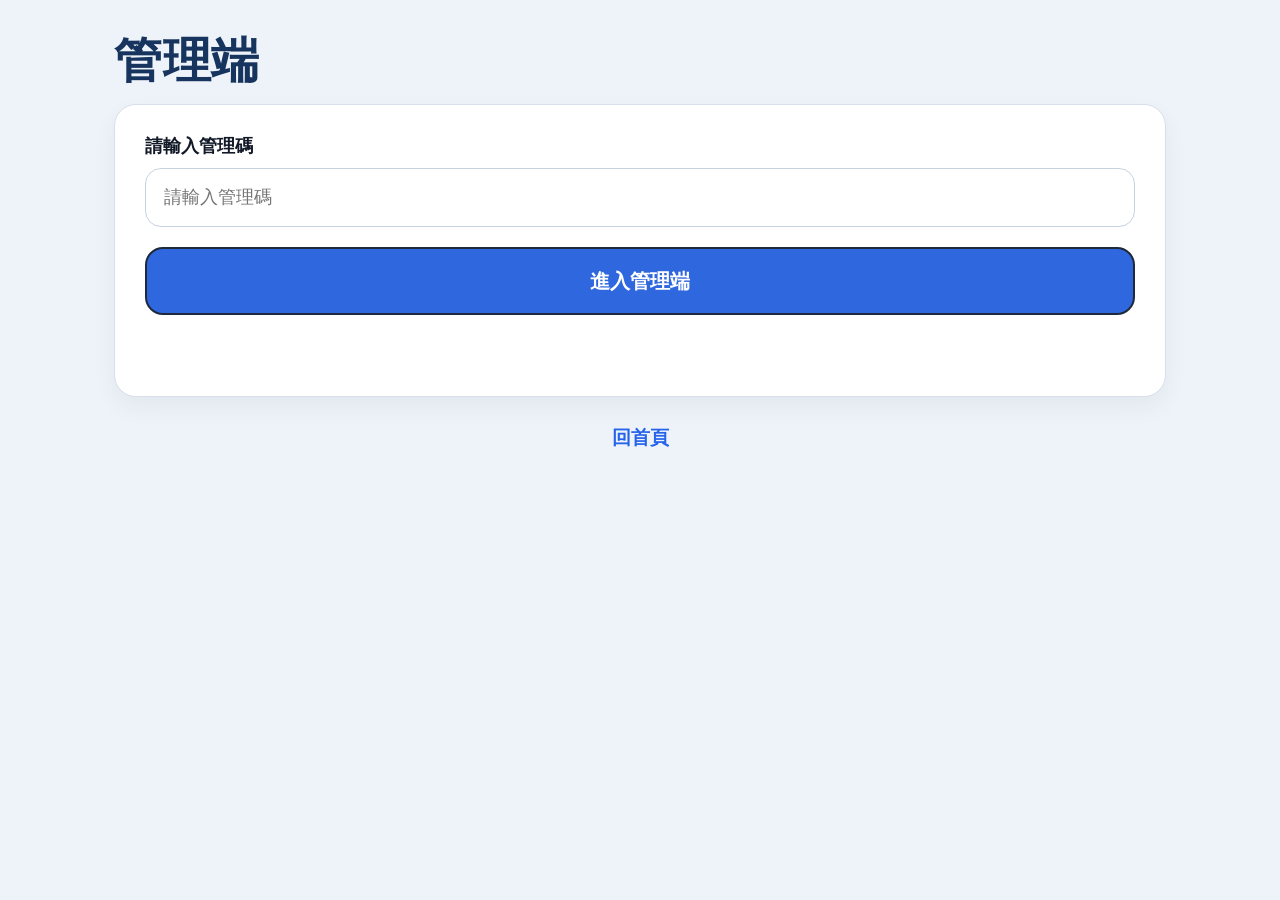
==== commit f4f8f6cb: "Update admin.html" ====
--- a/admin.html
+++ b/admin.html
@@ -53,7 +53,7 @@
         <input id="adjustPoints" type="number" min="1" placeholder="例如：10" />
 
         <label for="note">備註</label>
-        <input id="note" type="text" placeholder="例如：兌換鉛筆 / 表現優良加點" />
+        <input id="note" type="text" placeholder="例如：兌換獎品 / 表現優良加點" />
 
         <button id="adjustBtn">確認送出</button>
         <p id="adjustMessage" class="message"></p>
@@ -110,14 +110,22 @@
       adjustMessage.className = isError ? 'message error' : 'message';
     }
 
+    function clearStudentPanel() {
+      currentStudent = null;
+      studentCard.classList.add('hidden');
+      adjustPointsInput.value = '';
+      noteInput.value = '';
+      setAdjustMessage('');
+    }
+
     function showStudent(data) {
       setText('rClass', data.className);
       setText('rSeat', data.seatNo);
       setText('rStudentId', data.studentId);
       setText('rName', data.name);
       setText('rPoints', data.points);
+      currentStudent = data;
       studentCard.classList.remove('hidden');
-      currentStudent = data;
       setAdjustMessage('');
       adjustPointsInput.value = '';
       noteInput.value = '';
@@ -145,9 +153,7 @@
             學號：${student.studentId}｜剩餘點數：${student.points}
           </div>
         `;
-        btn.addEventListener('click', () => {
-          showStudent(student);
-        });
+        btn.addEventListener('click', () => showStudent(student));
         searchResults.appendChild(btn);
       });
 
@@ -156,6 +162,7 @@
 
     async function verifyAdminCode() {
       const adminCode = adminCodeInput.value.trim();
+
       if (!adminCode) {
         setLoginMessage('請輸入管理碼', true);
         return;
@@ -166,7 +173,7 @@
       try {
         const res = await fetch(GAS_URL, {
           method: 'POST',
-          headers: { 'Content-Type': 'application/json' },
+          headers: { 'Content-Type': 'text/plain;charset=utf-8' },
           body: JSON.stringify({
             action: 'verifyAdminCode',
             adminCode
@@ -185,25 +192,27 @@
         loginCard.classList.add('hidden');
         adminPanel.classList.remove('hidden');
       } catch (err) {
+        console.error(err);
         setLoginMessage('系統連線失敗，請稍後再試', true);
       }
     }
 
     async function searchStudent() {
       const keyword = keywordInput.value.trim();
+
       if (!keyword) {
         setSearchMessage('請輸入學號或姓名', true);
         return;
       }
 
       setSearchMessage('查詢中...');
-      studentCard.classList.add('hidden');
       searchResultsCard.classList.add('hidden');
+      clearStudentPanel();
 
       try {
         const res = await fetch(GAS_URL, {
           method: 'POST',
-          headers: { 'Content-Type': 'application/json' },
+          headers: { 'Content-Type': 'text/plain;charset=utf-8' },
           body: JSON.stringify({
             action: 'searchStudents',
             adminCode: verifiedAdminCode,
@@ -221,6 +230,7 @@
         setSearchMessage(`查詢成功，共 ${data.data.length} 筆`);
         renderSearchResults(data.data);
       } catch (err) {
+        console.error(err);
         setSearchMessage('系統連線失敗，請稍後再試', true);
       }
     }
@@ -267,7 +277,7 @@
       try {
         const res = await fetch(GAS_URL, {
           method: 'POST',
-          headers: { 'Content-Type': 'application/json' },
+          headers: { 'Content-Type': 'text/plain;charset=utf-8' },
           body: JSON.stringify({
             action: 'adjustPoints',
             adminCode: verifiedAdminCode,
@@ -285,12 +295,15 @@
           return;
         }
 
-        setAdjustMessage(`${actionText}成功，剩餘點數：${data.data.newPoints}`);
-        showStudent({
+        const updatedStudent = {
           ...currentStudent,
           points: data.data.newPoints
-        });
+        };
+
+        showStudent(updatedStudent);
+        setAdjustMessage(`${actionText}成功，剩餘點數：${data.data.newPoints}`);
       } catch (err) {
+        console.error(err);
         setAdjustMessage('系統連線失敗，請稍後再試', true);
       }
     }
--- a/style.css
+++ b/style.css
@@ -6,6 +6,7 @@
 body {
   margin: 0;
   padding: 0;
+  min-height: 100%;
   font-family: "Noto Sans TC", "Microsoft JhengHei", sans-serif;
   background: #eef3f9;
   color: #1f2937;
@@ -16,18 +17,47 @@
 }
 
 .container {
-  max-width: 860px;
+  max-width: 1100px;
   margin: 0 auto;
-  padding: 32px 20px 56px;
-}
-
+  padding: 32px 24px 64px;
+}
+
+/* ===== 首頁專用 ===== */
+.home-container {
+  max-width: 760px;
+  margin: 0 auto;
+  padding-top: 56px;
+}
+
+.home-title {
+  text-align: center;
+  margin-bottom: 18px;
+}
+
+.home-subtitle {
+  text-align: center;
+  margin-bottom: 32px;
+}
+
+.home-card {
+  max-width: 640px;
+  margin-left: auto;
+  margin-right: auto;
+}
+
+.admin-link {
+  display: inline-block;
+  margin-top: 20px;
+}
+
+/* ===== 通用文字 ===== */
 h1 {
-  margin: 0 0 12px;
-  text-align: center;
+  margin: 0 0 14px;
   font-size: 3rem;
   font-weight: 800;
-  letter-spacing: 1px;
+  line-height: 1.2;
   color: #17345f;
+  letter-spacing: 0.5px;
 }
 
 h2 {
@@ -38,29 +68,27 @@
 }
 
 .subtitle {
-  text-align: center;
+  margin: 0 0 28px;
+  font-size: 1.2rem;
+  line-height: 1.7;
   color: #475569;
-  font-size: 1.2rem;
-  margin-bottom: 32px;
-  line-height: 1.7;
-}
-
+}
+
+/* ===== 卡片 ===== */
 .card {
   background: #ffffff;
   border: 1px solid #d7e0ea;
-  border-radius: 20px;
-  padding: 28px;
+  border-radius: 22px;
+  padding: 28px 30px;
   margin-bottom: 24px;
-  box-shadow: 0 8px 24px rgba(15, 23, 42, 0.06);
+  box-shadow: 0 10px 26px rgba(15, 23, 42, 0.05);
 }
 
 .menu-card {
-  max-width: 560px;
-  margin-left: auto;
-  margin-right: auto;
-  text-align: center;
-}
-
+  text-align: center;
+}
+
+/* ===== 表單 ===== */
 label {
   display: block;
   margin-bottom: 10px;
@@ -73,13 +101,14 @@
 select {
   width: 100%;
   padding: 16px 18px;
-  font-size: 1.15rem;
-  border: 1.5px solid #c6d1df;
-  border-radius: 14px;
-  background: #fff;
+  margin-bottom: 16px;
+  border: 1.5px solid #c7d2e0;
+  border-radius: 16px;
+  background: #ffffff;
   color: #111827;
+  font-size: 1.12rem;
+  line-height: 1.4;
   outline: none;
-  margin-bottom: 16px;
   transition: border-color 0.2s ease, box-shadow 0.2s ease;
 }
 
@@ -89,21 +118,22 @@
   box-shadow: 0 0 0 4px rgba(47, 103, 222, 0.12);
 }
 
+/* ===== 按鈕 ===== */
 button,
 .big-button {
   display: inline-block;
   width: 100%;
-  border: 2px solid #1b1f24;
+  border: 2px solid #1e293b;
   border-radius: 18px;
   background: #2f67de;
   color: #ffffff;
   padding: 18px 20px;
-  font-size: 1.3rem;
+  font-size: 1.28rem;
   font-weight: 700;
   text-align: center;
   text-decoration: none;
   cursor: pointer;
-  transition: transform 0.05s ease, background 0.2s ease;
+  transition: background 0.2s ease, transform 0.05s ease;
 }
 
 button:hover,
@@ -128,10 +158,12 @@
   text-decoration: underline;
 }
 
+/* ===== 訊息 ===== */
 .message {
   min-height: 1.6em;
-  margin-top: 6px;
+  margin-top: 8px;
   font-size: 1.1rem;
+  line-height: 1.5;
   color: #166534;
 }
 
@@ -143,10 +175,11 @@
   display: none;
 }
 
+/* ===== 查詢結果區 ===== */
 .result-grid {
   display: grid;
   grid-template-columns: 140px 1fr;
-  gap: 12px 14px;
+  gap: 12px 16px;
   align-items: center;
 }
 
@@ -155,6 +188,7 @@
   color: #334155;
 }
 
+/* ===== 返回連結 ===== */
 .back-area {
   text-align: center;
   margin-top: 28px;
@@ -175,6 +209,13 @@
   border: none;
   border-top: 1px solid #e2e8f0;
   margin: 24px 0;
+}
+
+/* ===== 搜尋結果列表 ===== */
+#searchResults {
+  display: flex;
+  flex-direction: column;
+  gap: 12px;
 }
 
 .result-item-button {
@@ -183,9 +224,8 @@
   background: #ffffff;
   color: #1f2937;
   border: 1px solid #d7e0ea;
-  border-radius: 14px;
+  border-radius: 16px;
   padding: 16px 18px;
-  margin-bottom: 12px;
   cursor: pointer;
   box-shadow: none;
 }
@@ -220,29 +260,28 @@
   line-height: 1.5;
 }
 
-#searchResults {
-  display: flex;
-  flex-direction: column;
-  gap: 0;
-}
-
 #studentCard .result-grid {
-  margin-bottom: 8px;
-}
-
-#adjustBtn,
+  margin-bottom: 6px;
+}
+
+#verifyBtn,
 #searchBtn,
-#verifyBtn {
+#adjustBtn {
   margin-top: 4px;
 }
 
-@media (max-width: 768px) {
+/* ===== 平板 ===== */
+@media (max-width: 900px) {
   .container {
-    padding: 24px 16px 40px;
+    padding: 24px 18px 44px;
+  }
+
+  .home-container {
+    padding-top: 36px;
   }
 
   h1 {
-    font-size: 2.25rem;
+    font-size: 2.4rem;
   }
 
   h2 {
@@ -250,13 +289,13 @@
   }
 
   .subtitle {
-    font-size: 1.05rem;
-    margin-bottom: 24px;
+    font-size: 1.08rem;
+    margin-bottom: 22px;
   }
 
   .card {
-    padding: 20px;
-    border-radius: 16px;
+    padding: 22px 20px;
+    border-radius: 18px;
   }
 
   label {
@@ -267,12 +306,13 @@
   select {
     font-size: 1rem;
     padding: 14px 15px;
+    border-radius: 14px;
   }
 
   button,
   .big-button {
     font-size: 1.1rem;
-    padding: 16px;
+    padding: 16px 18px;
     border-radius: 14px;
   }
 
@@ -286,9 +326,27 @@
   }
 }
 
+/* ===== 手機 ===== */
 @media (max-width: 520px) {
+  .container {
+    padding: 20px 14px 36px;
+  }
+
+  .home-container {
+    padding-top: 28px;
+  }
+
   h1 {
-    font-size: 1.9rem;
+    font-size: 1.95rem;
+  }
+
+  .subtitle {
+    font-size: 1rem;
+  }
+
+  .card {
+    padding: 18px 16px;
+    border-radius: 16px;
   }
 
   .result-grid {
@@ -303,4 +361,13 @@
     flex-direction: column;
     align-items: flex-start;
   }
-}
+
+  .result-item-side {
+    font-size: 0.94rem;
+  }
+
+  .admin-link,
+  .small-link {
+    margin-top: 16px;
+  }
+}
